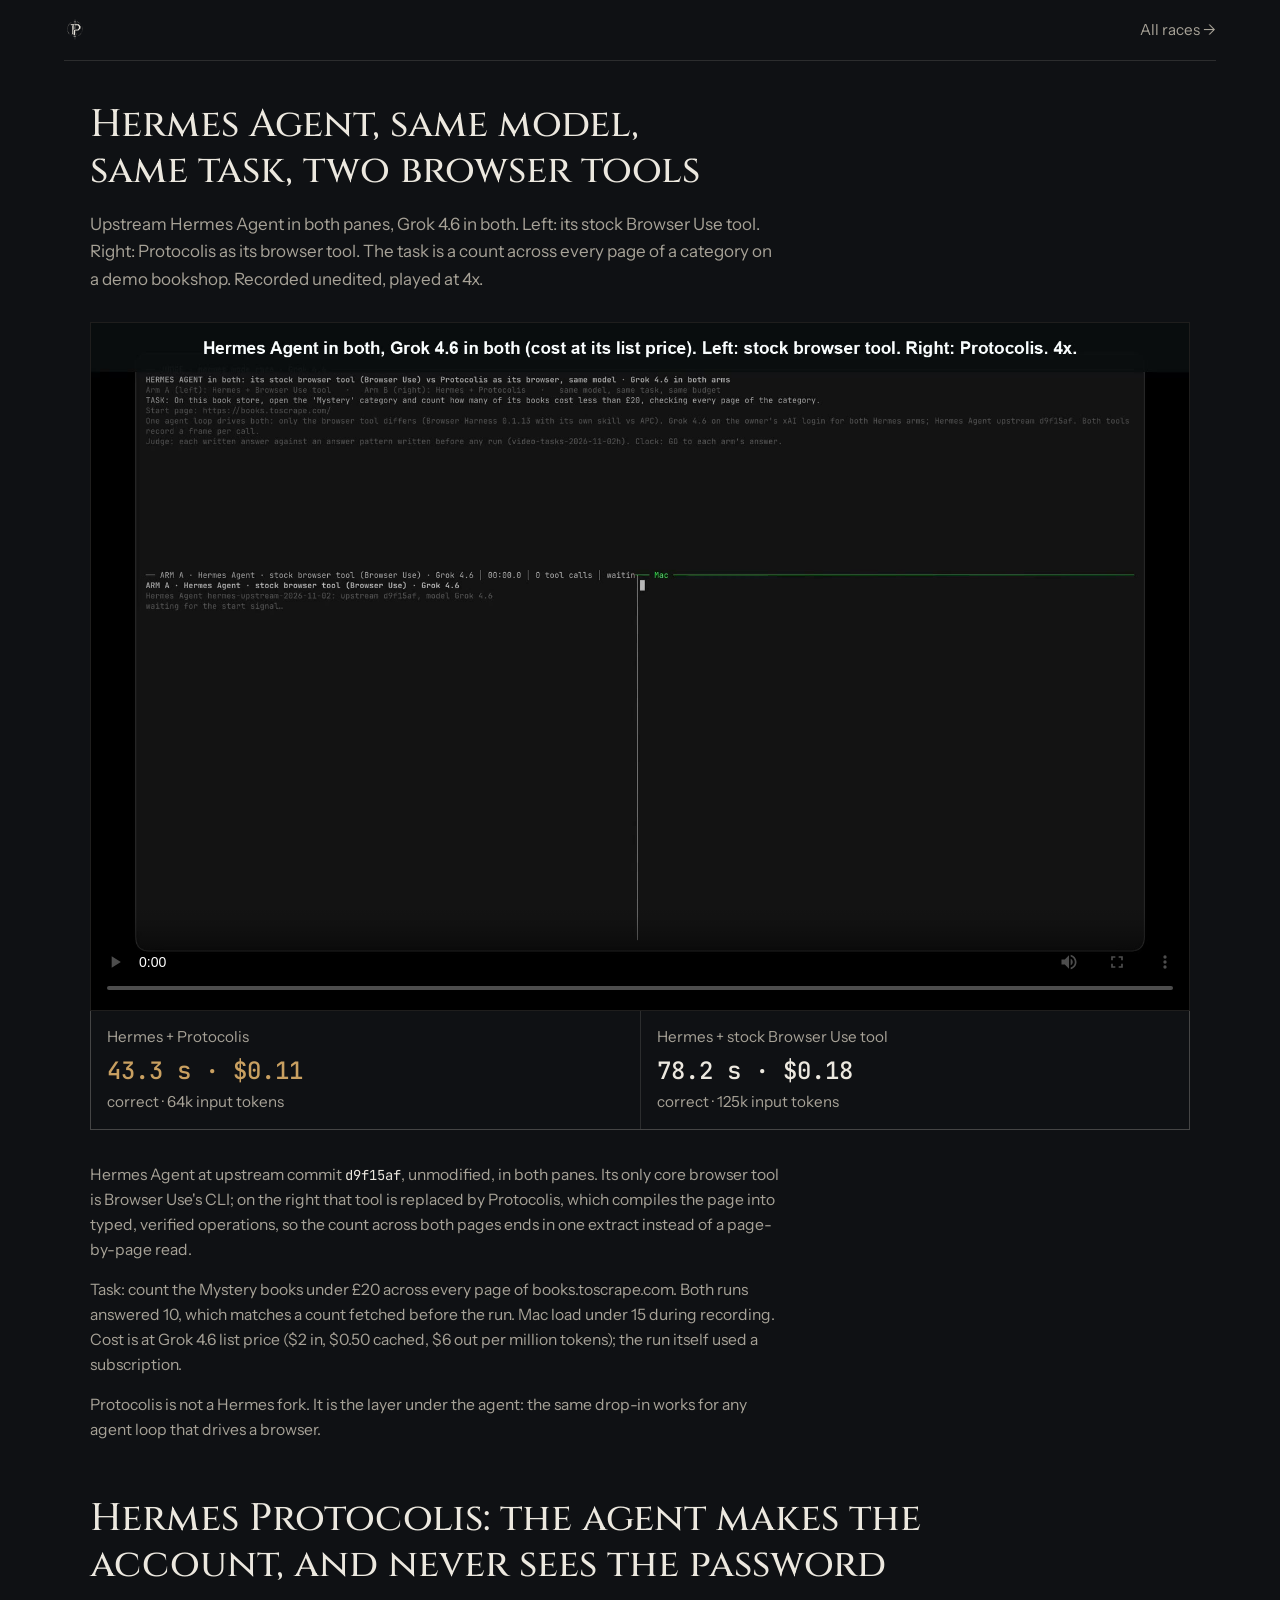
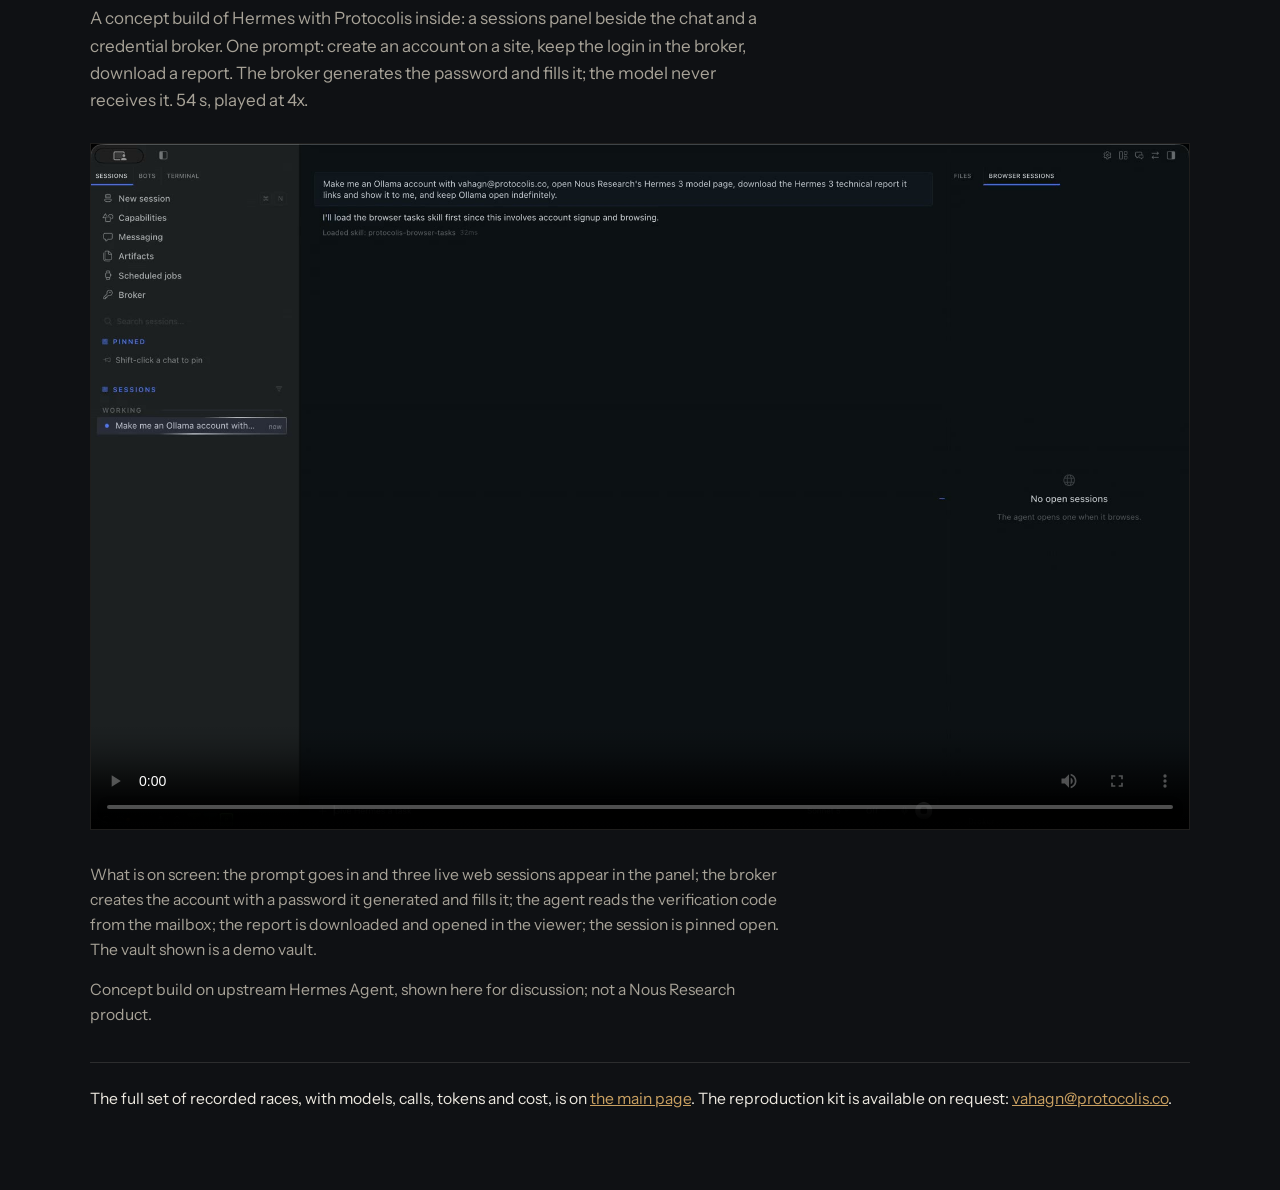
==== hermes/index.html @ ec73dc3d "site: hermes/index.html (Hermes broker clip)" ====
<!doctype html>
<html lang="en">
<head>
<meta charset="utf-8">
<meta name="viewport" content="width=device-width, initial-scale=1, viewport-fit=cover">
<title>Hermes Agent with Protocolis</title>
<meta name="description" content="Hermes Agent running the same task with Protocolis as its browser tool and with its stock Browser Use tool. Same model, same task, recorded unedited.">
<link rel="icon" type="image/svg+xml" href="../glyph.svg">
<link rel="preconnect" href="https://fonts.googleapis.com">
<link rel="stylesheet" href="https://fonts.googleapis.com/css2?family=Cinzel:wght@500;600;700&family=Instrument+Sans:wght@400;500;600&family=JetBrains+Mono:wght@400;500&display=swap">
<style>
:root{--bg:#0f1114;--fg:#ece8df;--fg-2:#a7a297;--dim:#6d6a63;--rule:rgba(236,232,223,.13);--accent:#c9a061;--gut:clamp(16px,5vw,96px);
  --font-display:"Cinzel",Georgia,serif;--font-body:"Instrument Sans","Helvetica Neue",Arial,sans-serif;--font-mono:"JetBrains Mono",ui-monospace,Menlo,monospace;color-scheme:dark}
*{box-sizing:border-box}
html{background:var(--bg)}
body{margin:0;background:var(--bg);color:var(--fg);font-family:var(--font-body);font-size:17px;line-height:1.6;padding:0 var(--gut) 4rem}
a{color:inherit}
.top{display:flex;align-items:center;justify-content:space-between;gap:1.5rem;flex-wrap:wrap;padding-block:1.1rem;border-bottom:1px solid var(--rule)}
.brand{display:flex;align-items:center;gap:.5rem;text-decoration:none;font-family:var(--font-display);font-size:1.05rem;letter-spacing:.06em}
.brand img{height:22px}
.top a.back{color:var(--fg-2);text-decoration:none;font-size:.95rem}
.top a.back:hover{color:var(--fg)}
main{max-width:1100px;margin:0 auto}
h1{font-family:var(--font-display);font-weight:500;font-size:clamp(1.6rem,3.2vw,2.4rem);line-height:1.2;margin:2.6rem 0 1rem;text-wrap:balance}
.lede{color:var(--fg-2);max-width:62ch;margin-bottom:1.8rem}
.frame{position:relative;border:1px solid var(--rule);background:#000}
video{display:block;width:100%;height:auto}
.res{display:grid;grid-template-columns:1fr 1fr;gap:1px;background:var(--rule);border:1px solid var(--rule);border-top:0}
.res div{background:var(--bg);padding:.9rem 1rem;font-size:.95rem;color:var(--fg-2)}
.res b{display:block;font-family:var(--font-mono);font-weight:500;font-size:1.5rem;color:var(--fg);margin-top:.15rem}
.res .win b{color:var(--accent)}
.notes{margin-top:2rem;max-width:70ch;color:var(--fg-2);font-size:.98rem}
.notes p{margin:0 0 .9rem}
.notes code{font-family:var(--font-mono);font-size:.88em;color:var(--fg)}
.cta{margin-top:2.2rem;padding-top:1.4rem;border-top:1px solid var(--rule);font-size:.98rem}
.cta a{color:var(--accent)}
</style>
</head>
<body>
<header class="top">
  <a class="brand" href="../"><img src="../logo.svg" alt="Protocolis"></a>
  <a class="back" href="../">All races →</a>
</header>
<main>
  <h1>Hermes Agent, same model, same task, two browser tools</h1>
  <p class="lede">Upstream Hermes Agent in both panes, Grok 4.6 in both. Left: its stock Browser Use tool. Right: Protocolis as its browser tool. The task is a count across every page of a category on a demo bookshop. Recorded unedited, played at 4x.</p>
  <div class="frame"><video controls playsinline preload="metadata" src="../media/hermes-vs-stock.mp4" poster="../media/hermes-vs-stock.jpg"></video></div>
  <div class="res">
    <div class="win">Hermes + Protocolis<b>43.3 s · $0.11</b>correct · 64k input tokens</div>
    <div>Hermes + stock Browser Use tool<b>78.2 s · $0.18</b>correct · 125k input tokens</div>
  </div>
  <div class="notes">
    <p>Hermes Agent at upstream commit <code>d9f15af</code>, unmodified, in both panes. Its only core browser tool is Browser Use's CLI; on the right that tool is replaced by Protocolis, which compiles the page into typed, verified operations, so the count across both pages ends in one extract instead of a page-by-page read.</p>
    <p>Task: count the Mystery books under £20 across every page of books.toscrape.com. Both runs answered 10, which matches a count fetched before the run. Mac load under 15 during recording. Cost is at Grok 4.6 list price ($2 in, $0.50 cached, $6 out per million tokens); the run itself used a subscription.</p>
    <p>Protocolis is not a Hermes fork. It is the layer under the agent: the same drop-in works for any agent loop that drives a browser.</p>
  </div>

  <h1 style="margin-top:3.4rem">Hermes Protocolis: the agent makes the account, and never sees the password</h1>
  <p class="lede">A concept build of Hermes with Protocolis inside: a sessions panel beside the chat and a credential broker. One prompt: create an account on a site, keep the login in the broker, download a report. The broker generates the password and fills it; the model never receives it. 54 s, played at 4x.</p>
  <div class="frame"><video controls playsinline preload="metadata" src="../media/hermes-broker.mp4" poster="../media/hermes-broker.jpg"></video></div>
  <div class="notes">
    <p>What is on screen: the prompt goes in and three live web sessions appear in the panel; the broker creates the account with a password it generated and fills it; the agent reads the verification code from the mailbox; the report is downloaded and opened in the viewer; the session is pinned open. The vault shown is a demo vault.</p>
    <p>Concept build on upstream Hermes Agent, shown here for discussion; not a Nous Research product.</p>
  </div>
  <p class="cta">The full set of recorded races, with models, calls, tokens and cost, is on <a href="../?ref=hermes-page">the main page</a>. The reproduction kit is available on request: <a href="mailto:vahagn@protocolis.co">vahagn@protocolis.co</a>.</p>
</main>
</body>
</html>
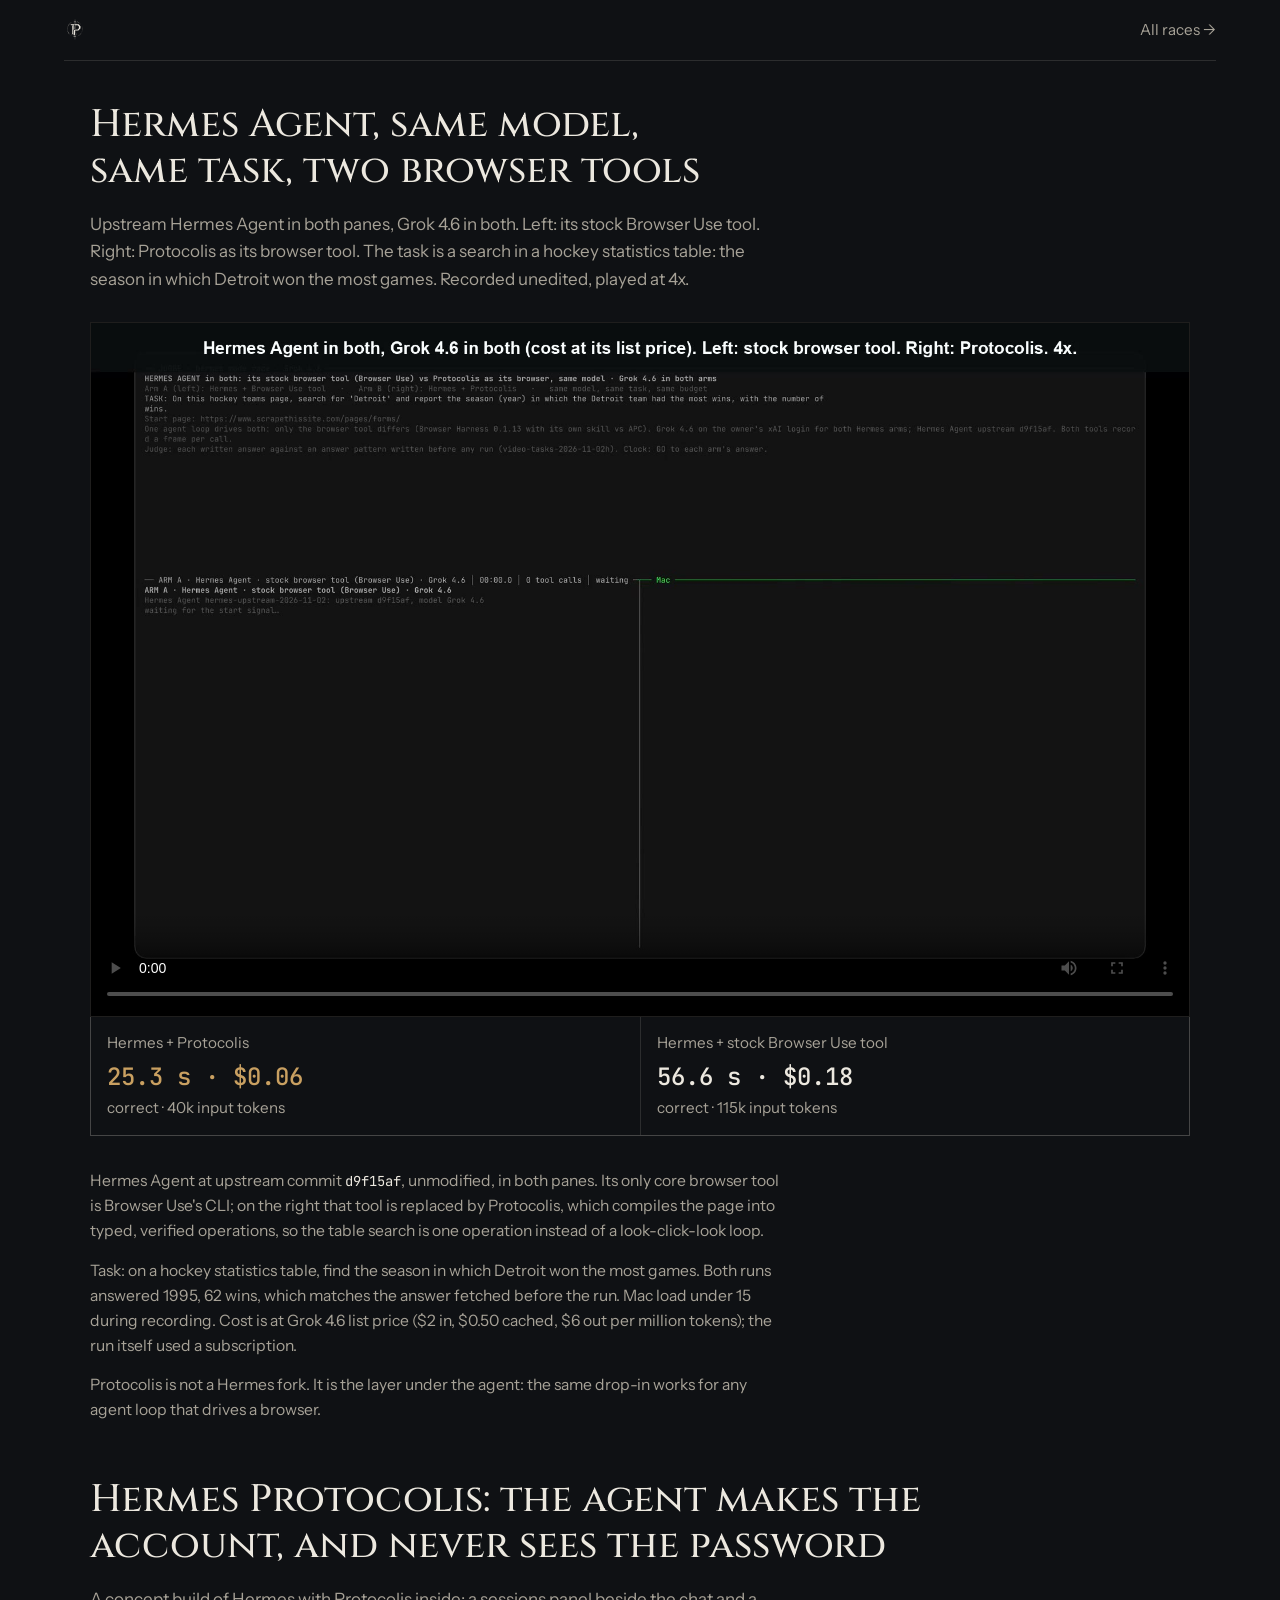
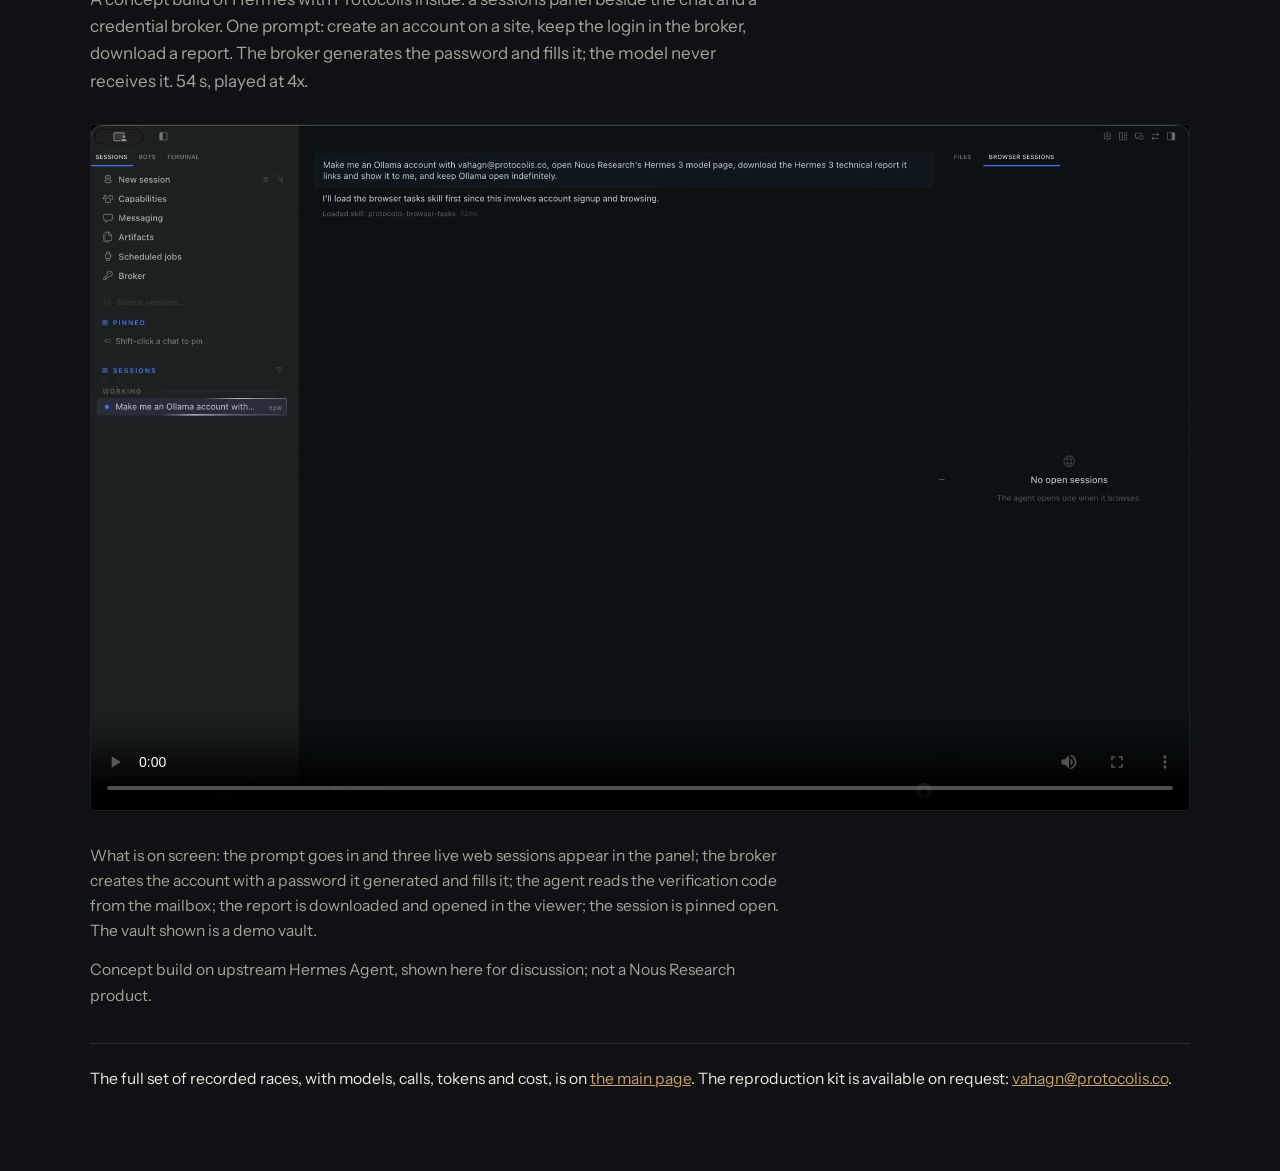
==== commit 77656c3a: "site: hermes/index.html (Hermes hockey take)" ====
--- a/hermes/index.html
+++ b/hermes/index.html
@@ -43,15 +43,15 @@
 </header>
 <main>
   <h1>Hermes Agent, same model, same task, two browser tools</h1>
-  <p class="lede">Upstream Hermes Agent in both panes, Grok 4.6 in both. Left: its stock Browser Use tool. Right: Protocolis as its browser tool. The task is a count across every page of a category on a demo bookshop. Recorded unedited, played at 4x.</p>
+  <p class="lede">Upstream Hermes Agent in both panes, Grok 4.6 in both. Left: its stock Browser Use tool. Right: Protocolis as its browser tool. The task is a search in a hockey statistics table: the season in which Detroit won the most games. Recorded unedited, played at 4x.</p>
   <div class="frame"><video controls playsinline preload="metadata" src="../media/hermes-vs-stock.mp4" poster="../media/hermes-vs-stock.jpg"></video></div>
   <div class="res">
-    <div class="win">Hermes + Protocolis<b>43.3 s · $0.11</b>correct · 64k input tokens</div>
-    <div>Hermes + stock Browser Use tool<b>78.2 s · $0.18</b>correct · 125k input tokens</div>
+    <div class="win">Hermes + Protocolis<b>25.3 s · $0.06</b>correct · 40k input tokens</div>
+    <div>Hermes + stock Browser Use tool<b>56.6 s · $0.18</b>correct · 115k input tokens</div>
   </div>
   <div class="notes">
-    <p>Hermes Agent at upstream commit <code>d9f15af</code>, unmodified, in both panes. Its only core browser tool is Browser Use's CLI; on the right that tool is replaced by Protocolis, which compiles the page into typed, verified operations, so the count across both pages ends in one extract instead of a page-by-page read.</p>
-    <p>Task: count the Mystery books under £20 across every page of books.toscrape.com. Both runs answered 10, which matches a count fetched before the run. Mac load under 15 during recording. Cost is at Grok 4.6 list price ($2 in, $0.50 cached, $6 out per million tokens); the run itself used a subscription.</p>
+    <p>Hermes Agent at upstream commit <code>d9f15af</code>, unmodified, in both panes. Its only core browser tool is Browser Use's CLI; on the right that tool is replaced by Protocolis, which compiles the page into typed, verified operations, so the table search is one operation instead of a look-click-look loop.</p>
+    <p>Task: on a hockey statistics table, find the season in which Detroit won the most games. Both runs answered 1995, 62 wins, which matches the answer fetched before the run. Mac load under 15 during recording. Cost is at Grok 4.6 list price ($2 in, $0.50 cached, $6 out per million tokens); the run itself used a subscription.</p>
     <p>Protocolis is not a Hermes fork. It is the layer under the agent: the same drop-in works for any agent loop that drives a browser.</p>
   </div>
 
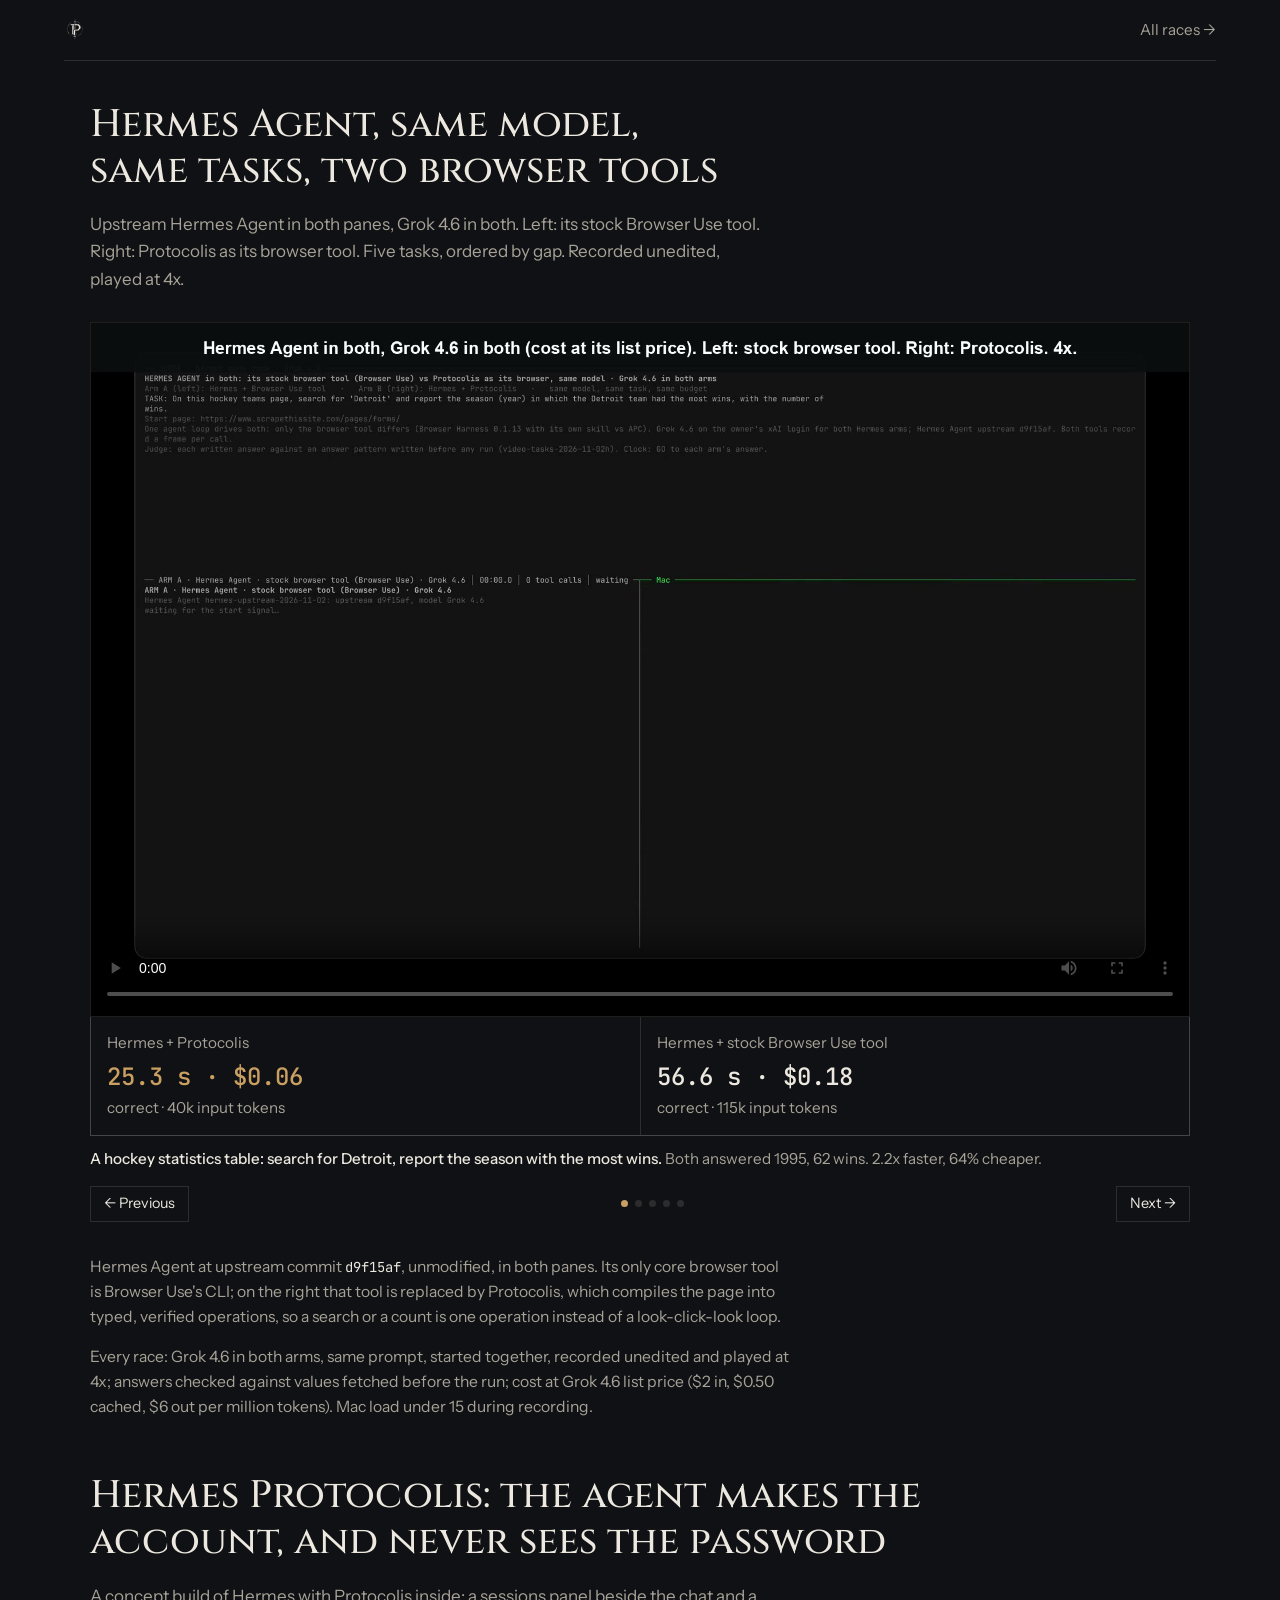
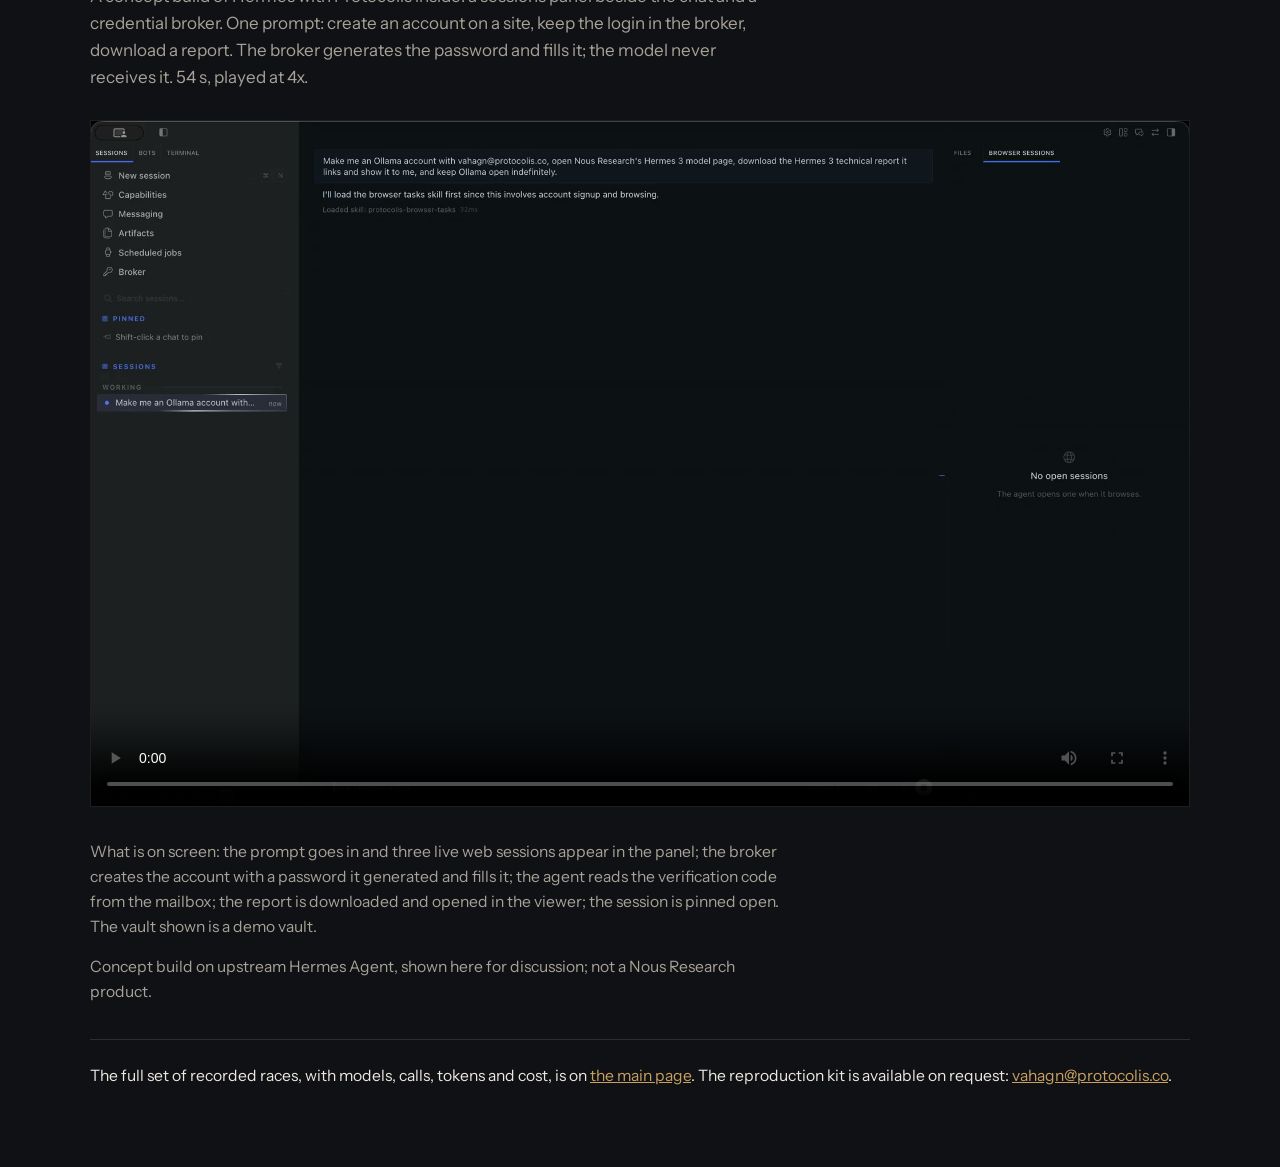
==== commit 5b79f517: "site: hermes/index.html (Hermes carousel)" ====
--- a/hermes/index.html
+++ b/hermes/index.html
@@ -34,6 +34,19 @@
 .notes code{font-family:var(--font-mono);font-size:.88em;color:var(--fg)}
 .cta{margin-top:2.2rem;padding-top:1.4rem;border-top:1px solid var(--rule);font-size:.98rem}
 .cta a{color:var(--accent)}
+
+.car{position:relative;margin-top:1.8rem}
+.strip{display:flex;gap:1rem;overflow-x:auto;scroll-snap-type:x mandatory;scrollbar-width:none;-webkit-overflow-scrolling:touch}
+.strip::-webkit-scrollbar{display:none}
+.slide{flex:0 0 100%;scroll-snap-align:start;margin:0}
+.slide .cap{margin-top:.7rem;color:var(--fg-2);font-size:.95rem}
+.slide .cap b{color:var(--fg);font-weight:500}
+.nav{display:flex;justify-content:space-between;align-items:center;margin-top:.9rem;font-size:.9rem;color:var(--dim)}
+.nav button{background:none;border:1px solid var(--rule);color:var(--fg);font:inherit;padding:.35rem .8rem;cursor:pointer}
+.nav button:hover{border-color:var(--accent);color:var(--accent)}
+.dots{display:flex;gap:.45rem}
+.dots i{width:7px;height:7px;border-radius:50%;background:var(--rule);display:block}
+.dots i.on{background:var(--accent)}
 </style>
 </head>
 <body>
@@ -42,19 +55,48 @@
   <a class="back" href="../">All races →</a>
 </header>
 <main>
-  <h1>Hermes Agent, same model, same task, two browser tools</h1>
-  <p class="lede">Upstream Hermes Agent in both panes, Grok 4.6 in both. Left: its stock Browser Use tool. Right: Protocolis as its browser tool. The task is a search in a hockey statistics table: the season in which Detroit won the most games. Recorded unedited, played at 4x.</p>
-  <div class="frame"><video controls playsinline preload="metadata" src="../media/hermes-vs-stock.mp4" poster="../media/hermes-vs-stock.jpg"></video></div>
-  <div class="res">
-    <div class="win">Hermes + Protocolis<b>25.3 s · $0.06</b>correct · 40k input tokens</div>
-    <div>Hermes + stock Browser Use tool<b>56.6 s · $0.18</b>correct · 115k input tokens</div>
+  <h1>Hermes Agent, same model, same tasks, two browser tools</h1>
+  <p class="lede">Upstream Hermes Agent in both panes, Grok 4.6 in both. Left: its stock Browser Use tool. Right: Protocolis as its browser tool. Five tasks, ordered by gap. Recorded unedited, played at 4x.</p>
+<div class="car"><div class="strip" id="strip">
+  <figure class="slide">
+    <div class="frame"><video controls playsinline preload="metadata" src="../media/hermes-vs-stock.mp4" poster="../media/hermes-vs-stock.jpg"></video></div>
+    <div class="res"><div class="win">Hermes + Protocolis<b>25.3 s · $0.06</b>correct · 40k input tokens</div><div>Hermes + stock Browser Use tool<b>56.6 s · $0.18</b>correct · 115k input tokens</div></div>
+    <figcaption class="cap"><b>A hockey statistics table: search for Detroit, report the season with the most wins.</b> Both answered 1995, 62 wins. 2.2x faster, 64% cheaper.</figcaption>
+  </figure>
+  <figure class="slide">
+    <div class="frame"><video controls playsinline preload="metadata" src="../media/hermes-mystery.mp4" poster="../media/hermes-mystery.jpg"></video></div>
+    <div class="res"><div class="win">Hermes + Protocolis<b>43.3 s · $0.11</b>correct · 64k input tokens</div><div>Hermes + stock Browser Use tool<b>78.2 s · $0.18</b>correct · 125k input tokens</div></div>
+    <figcaption class="cap"><b>Books to Scrape: count the Mystery books under £20 across every page.</b> Both answered 10. 1.8x faster, 40% cheaper.</figcaption>
+  </figure>
+  <figure class="slide">
+    <div class="frame"><video controls playsinline preload="metadata" src="../media/hermes-mystery-page2.mp4" poster="../media/hermes-mystery-page2.jpg"></video></div>
+    <div class="res"><div class="win">Hermes + Protocolis<b>38.4 s · $0.10</b>correct</div><div>Hermes + stock Browser Use tool<b>66.6 s · $0.16</b>correct</div></div>
+    <figcaption class="cap"><b>Books to Scrape: the first book on page 2 of Mystery.</b> Both answers correct. 1.7x faster, 38% cheaper.</figcaption>
+  </figure>
+  <figure class="slide">
+    <div class="frame"><video controls playsinline preload="metadata" src="../media/hermes-sequential-art.mp4" poster="../media/hermes-sequential-art.jpg"></video></div>
+    <div class="res"><div class="win">Hermes + Protocolis<b>41.4 s · $0.21</b>correct</div><div>Hermes + stock Browser Use tool<b>52.6 s · $0.22</b>correct</div></div>
+    <figcaption class="cap"><b>Books to Scrape: the cheapest Sequential Art book.</b> Both answered Patience, £10.16. 1.3x faster.</figcaption>
+  </figure>
+  <figure class="slide">
+    <div class="frame"><video controls playsinline preload="metadata" src="../media/hermes-quotes-inspirational.mp4" poster="../media/hermes-quotes-inspirational.jpg"></video></div>
+    <div class="res"><div class="win">Hermes + Protocolis<b>38.7 s · $0.12</b>correct</div><div>Hermes + stock Browser Use tool<b>47.6 s · $0.17</b>correct</div></div>
+    <figcaption class="cap"><b>A quotes site: count the quotes tagged inspirational.</b> Both answers correct. 1.2x faster, 29% cheaper.</figcaption>
+  </figure>
+</div>
+<div class="nav"><button type="button" data-go="-1">← Previous</button><div class="dots" id="dots"></div><button type="button" data-go="1">Next →</button></div></div>
+<script>
+(function(){var st=document.getElementById('strip'),sl=st.children,d=document.getElementById('dots'),i=0;
+for(var k=0;k<sl.length;k++){var e=document.createElement('i');if(!k)e.className='on';d.appendChild(e)}
+function go(n){i=Math.max(0,Math.min(sl.length-1,i+n));sl[i].scrollIntoView({behavior:'smooth',inline:'start',block:'nearest'});for(var k=0;k<sl.length;k++){var v=sl[k].querySelector('video');if(k!==i&&!v.paused)v.pause();d.children[k].className=k===i?'on':''}}
+document.querySelectorAll('[data-go]').forEach(function(b){b.addEventListener('click',function(){go(+b.dataset.go)})});
+st.addEventListener('scroll',function(){var n=Math.round(st.scrollLeft/st.clientWidth);if(n!==i){i=n;for(var k=0;k<sl.length;k++)d.children[k].className=k===i?'on':''}},{passive:true});
+})();
+</script>
+  <div class="notes">
+    <p>Hermes Agent at upstream commit <code>d9f15af</code>, unmodified, in both panes. Its only core browser tool is Browser Use's CLI; on the right that tool is replaced by Protocolis, which compiles the page into typed, verified operations, so a search or a count is one operation instead of a look-click-look loop.</p>
+    <p>Every race: Grok 4.6 in both arms, same prompt, started together, recorded unedited and played at 4x; answers checked against values fetched before the run; cost at Grok 4.6 list price ($2 in, $0.50 cached, $6 out per million tokens). Mac load under 15 during recording.</p>
   </div>
-  <div class="notes">
-    <p>Hermes Agent at upstream commit <code>d9f15af</code>, unmodified, in both panes. Its only core browser tool is Browser Use's CLI; on the right that tool is replaced by Protocolis, which compiles the page into typed, verified operations, so the table search is one operation instead of a look-click-look loop.</p>
-    <p>Task: on a hockey statistics table, find the season in which Detroit won the most games. Both runs answered 1995, 62 wins, which matches the answer fetched before the run. Mac load under 15 during recording. Cost is at Grok 4.6 list price ($2 in, $0.50 cached, $6 out per million tokens); the run itself used a subscription.</p>
-    <p>Protocolis is not a Hermes fork. It is the layer under the agent: the same drop-in works for any agent loop that drives a browser.</p>
-  </div>
-
   <h1 style="margin-top:3.4rem">Hermes Protocolis: the agent makes the account, and never sees the password</h1>
   <p class="lede">A concept build of Hermes with Protocolis inside: a sessions panel beside the chat and a credential broker. One prompt: create an account on a site, keep the login in the broker, download a report. The broker generates the password and fills it; the model never receives it. 54 s, played at 4x.</p>
   <div class="frame"><video controls playsinline preload="metadata" src="../media/hermes-broker.mp4" poster="../media/hermes-broker.jpg"></video></div>
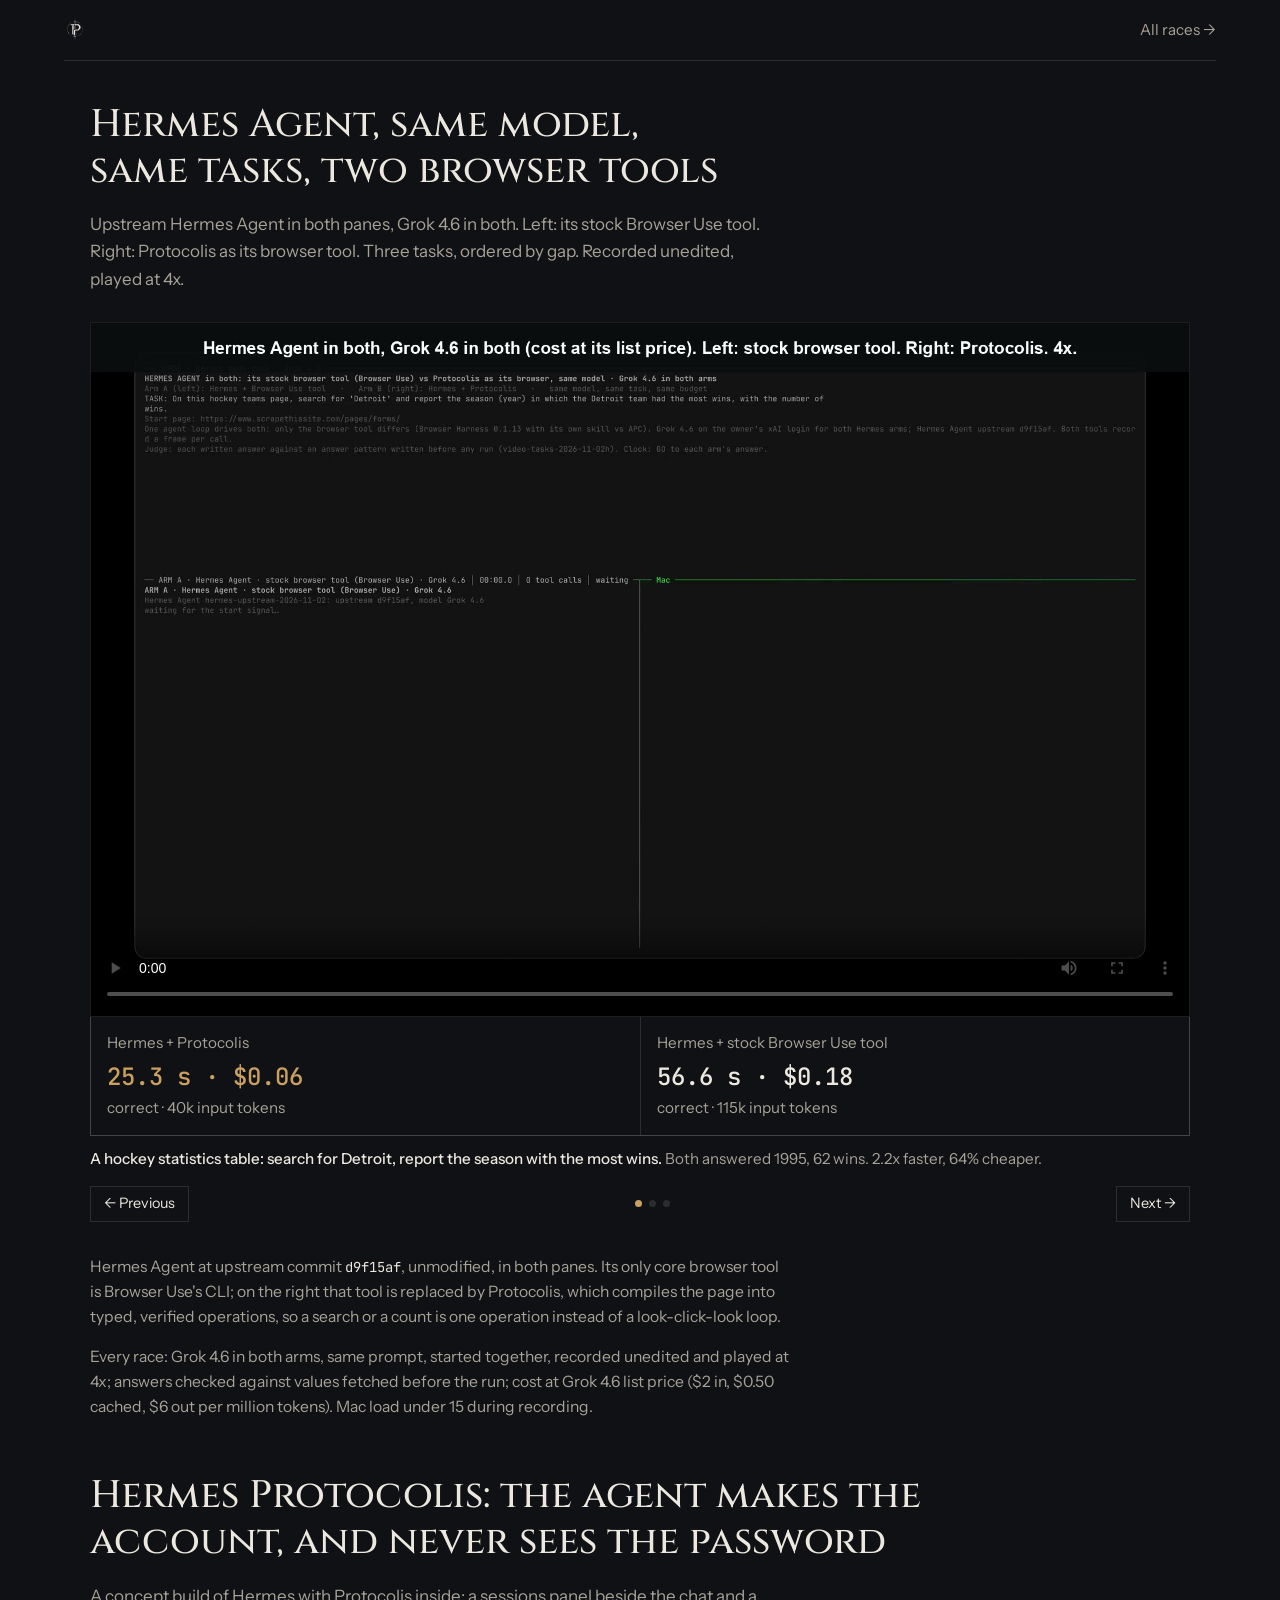
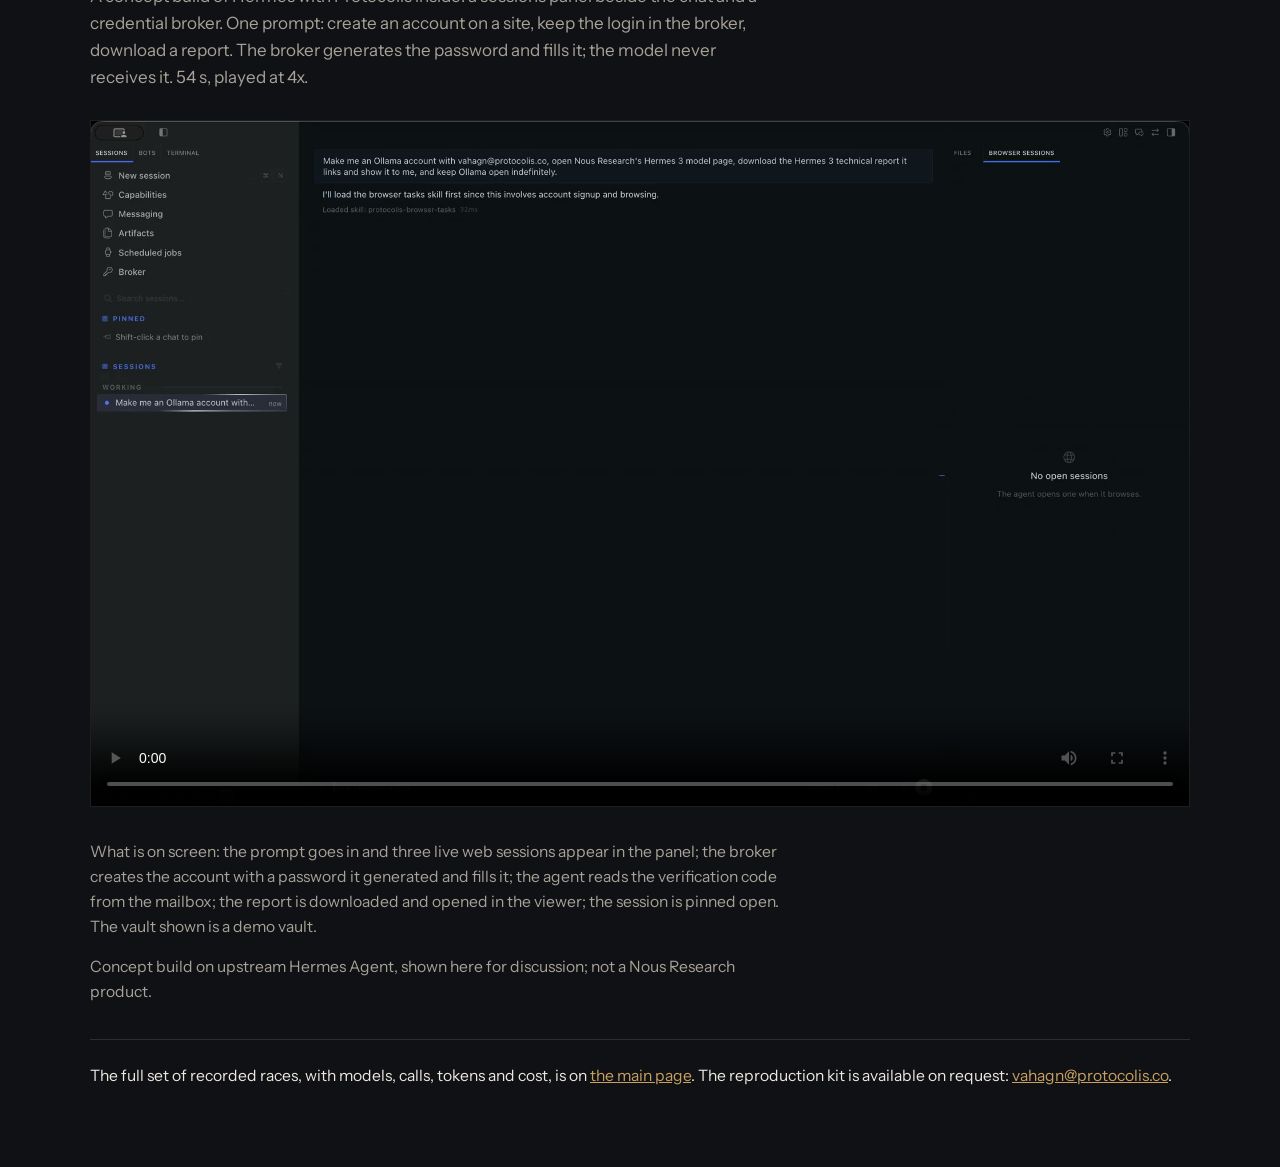
==== commit 74072e1c: "Hermes page: keep the three biggest gaps" ====
--- a/hermes/index.html
+++ b/hermes/index.html
@@ -56,7 +56,7 @@
 </header>
 <main>
   <h1>Hermes Agent, same model, same tasks, two browser tools</h1>
-  <p class="lede">Upstream Hermes Agent in both panes, Grok 4.6 in both. Left: its stock Browser Use tool. Right: Protocolis as its browser tool. Five tasks, ordered by gap. Recorded unedited, played at 4x.</p>
+  <p class="lede">Upstream Hermes Agent in both panes, Grok 4.6 in both. Left: its stock Browser Use tool. Right: Protocolis as its browser tool. Three tasks, ordered by gap. Recorded unedited, played at 4x.</p>
 <div class="car"><div class="strip" id="strip">
   <figure class="slide">
     <div class="frame"><video controls playsinline preload="metadata" src="../media/hermes-vs-stock.mp4" poster="../media/hermes-vs-stock.jpg"></video></div>
@@ -73,24 +73,14 @@
     <div class="res"><div class="win">Hermes + Protocolis<b>38.4 s · $0.10</b>correct</div><div>Hermes + stock Browser Use tool<b>66.6 s · $0.16</b>correct</div></div>
     <figcaption class="cap"><b>Books to Scrape: the first book on page 2 of Mystery.</b> Both answers correct. 1.7x faster, 38% cheaper.</figcaption>
   </figure>
-  <figure class="slide">
-    <div class="frame"><video controls playsinline preload="metadata" src="../media/hermes-sequential-art.mp4" poster="../media/hermes-sequential-art.jpg"></video></div>
-    <div class="res"><div class="win">Hermes + Protocolis<b>41.4 s · $0.21</b>correct</div><div>Hermes + stock Browser Use tool<b>52.6 s · $0.22</b>correct</div></div>
-    <figcaption class="cap"><b>Books to Scrape: the cheapest Sequential Art book.</b> Both answered Patience, £10.16. 1.3x faster.</figcaption>
-  </figure>
-  <figure class="slide">
-    <div class="frame"><video controls playsinline preload="metadata" src="../media/hermes-quotes-inspirational.mp4" poster="../media/hermes-quotes-inspirational.jpg"></video></div>
-    <div class="res"><div class="win">Hermes + Protocolis<b>38.7 s · $0.12</b>correct</div><div>Hermes + stock Browser Use tool<b>47.6 s · $0.17</b>correct</div></div>
-    <figcaption class="cap"><b>A quotes site: count the quotes tagged inspirational.</b> Both answers correct. 1.2x faster, 29% cheaper.</figcaption>
-  </figure>
 </div>
 <div class="nav"><button type="button" data-go="-1">← Previous</button><div class="dots" id="dots"></div><button type="button" data-go="1">Next →</button></div></div>
 <script>
 (function(){var st=document.getElementById('strip'),sl=st.children,d=document.getElementById('dots'),i=0;
 for(var k=0;k<sl.length;k++){var e=document.createElement('i');if(!k)e.className='on';d.appendChild(e)}
-function go(n){i=Math.max(0,Math.min(sl.length-1,i+n));sl[i].scrollIntoView({behavior:'smooth',inline:'start',block:'nearest'});for(var k=0;k<sl.length;k++){var v=sl[k].querySelector('video');if(k!==i&&!v.paused)v.pause();d.children[k].className=k===i?'on':''}}
+var lock=0;function go(n){i=Math.max(0,Math.min(sl.length-1,i+n));clearTimeout(lock);lock=setTimeout(function(){lock=0},700);sl[i].scrollIntoView({behavior:'smooth',inline:'start',block:'nearest'});for(var k=0;k<sl.length;k++){var v=sl[k].querySelector('video');if(k!==i&&!v.paused)v.pause();d.children[k].className=k===i?'on':''}}
 document.querySelectorAll('[data-go]').forEach(function(b){b.addEventListener('click',function(){go(+b.dataset.go)})});
-st.addEventListener('scroll',function(){var n=Math.round(st.scrollLeft/st.clientWidth);if(n!==i){i=n;for(var k=0;k<sl.length;k++)d.children[k].className=k===i?'on':''}},{passive:true});
+st.addEventListener('scroll',function(){if(lock)return;var n=Math.round(st.scrollLeft/st.clientWidth);if(n!==i){i=n;for(var k=0;k<sl.length;k++)d.children[k].className=k===i?'on':''}},{passive:true});
 })();
 </script>
   <div class="notes">
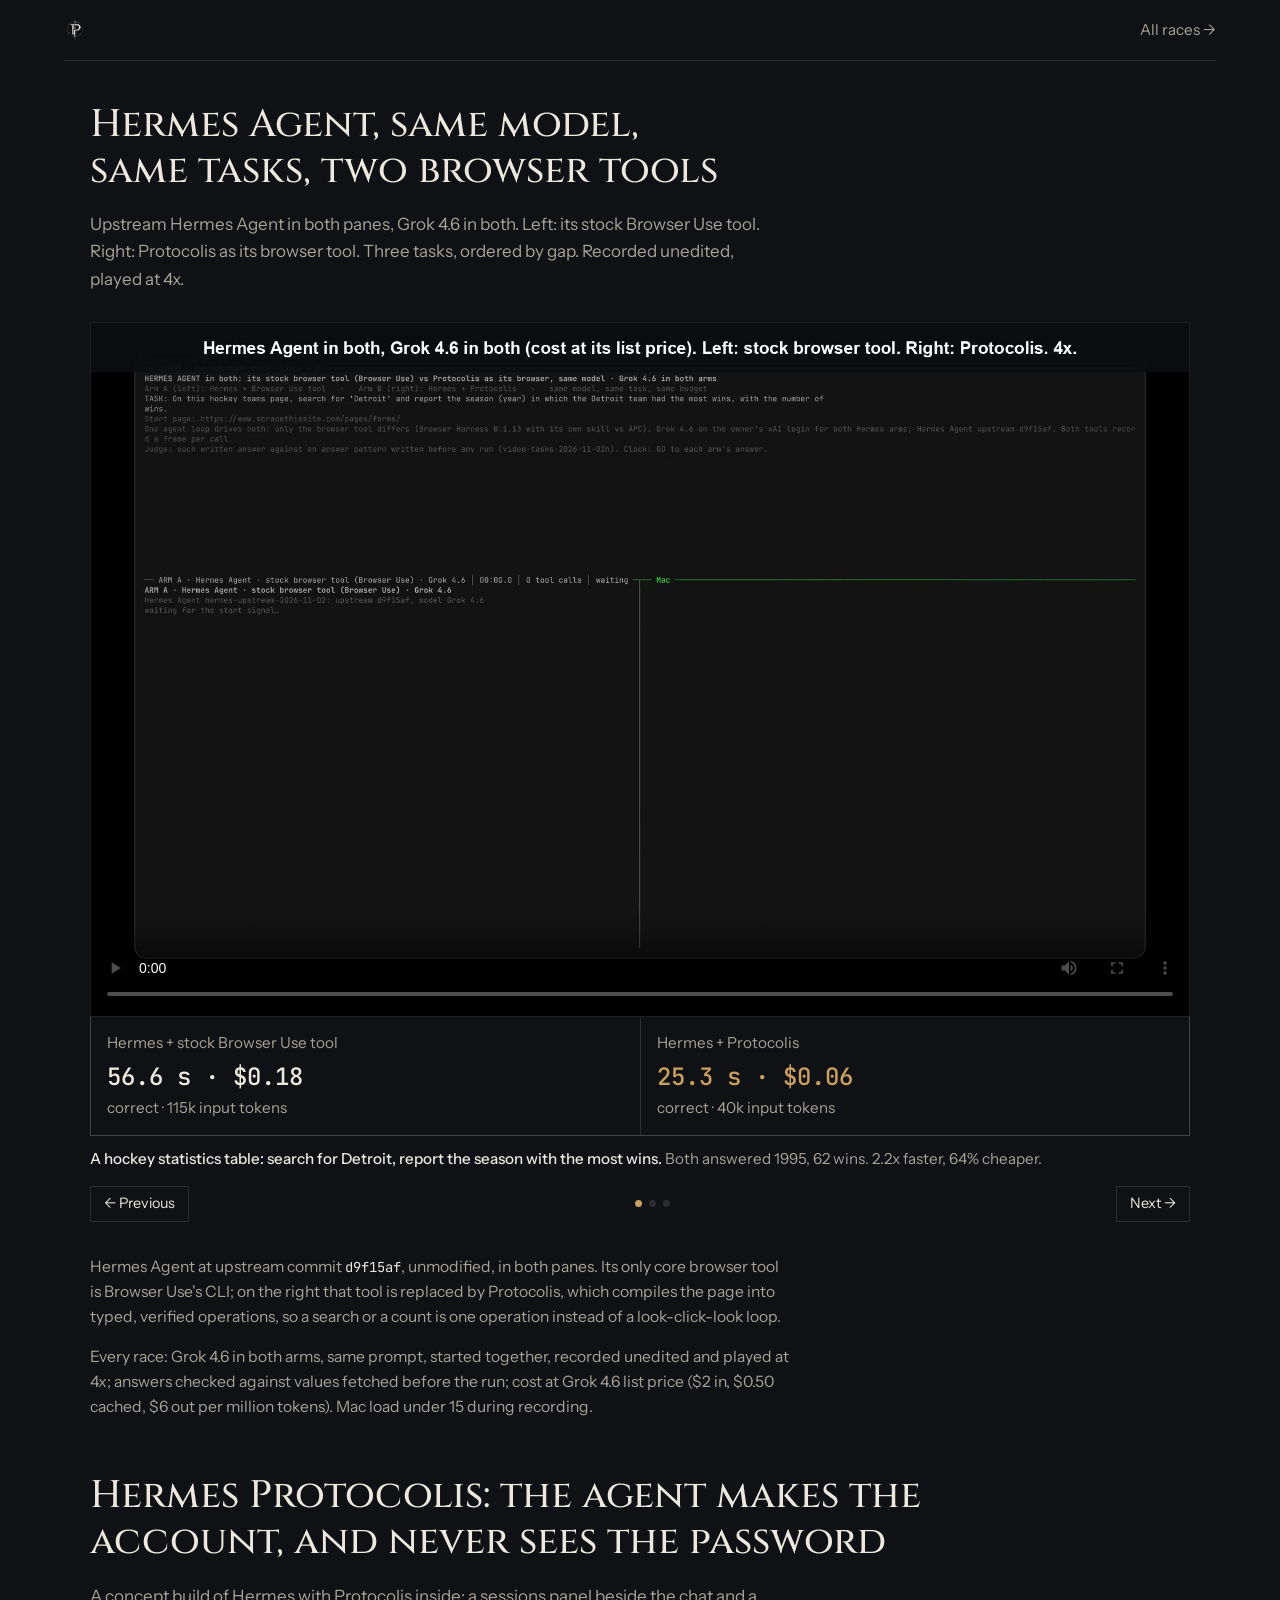
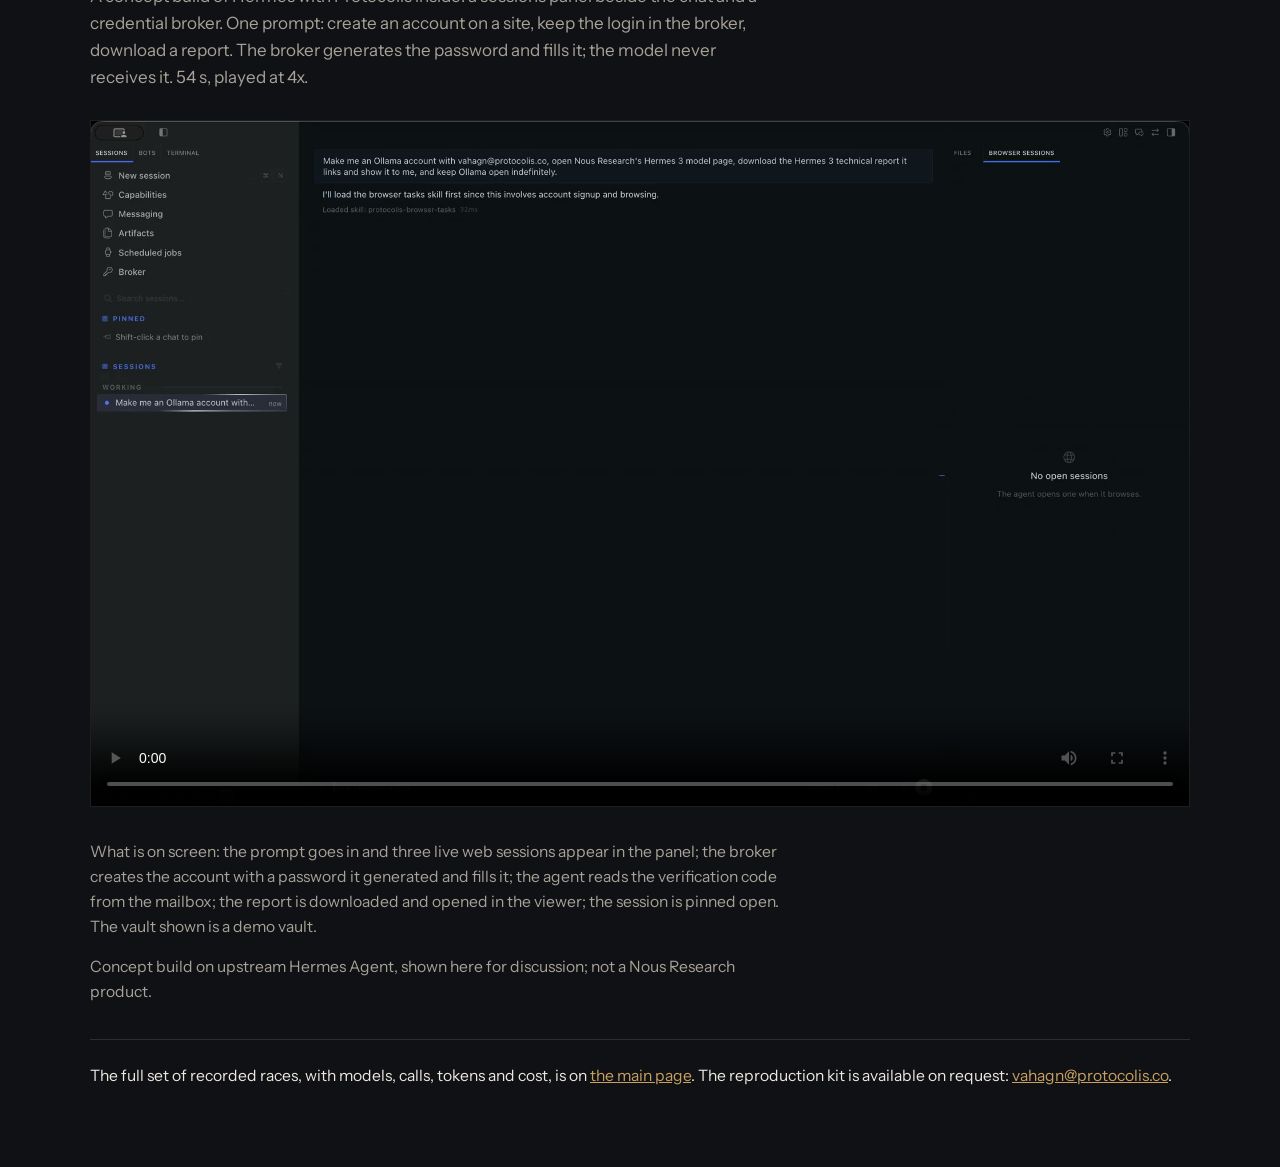
==== commit 76379949: "hermes: result rows match clip layout (stock left, Protocolis right) Co-Authored-By: Claude Opus 5.5" ====
--- a/hermes/index.html
+++ b/hermes/index.html
@@ -60,17 +60,17 @@
 <div class="car"><div class="strip" id="strip">
   <figure class="slide">
     <div class="frame"><video controls playsinline preload="metadata" src="../media/hermes-vs-stock.mp4" poster="../media/hermes-vs-stock.jpg"></video></div>
-    <div class="res"><div class="win">Hermes + Protocolis<b>25.3 s · $0.06</b>correct · 40k input tokens</div><div>Hermes + stock Browser Use tool<b>56.6 s · $0.18</b>correct · 115k input tokens</div></div>
+    <div class="res"><div>Hermes + stock Browser Use tool<b>56.6 s · $0.18</b>correct · 115k input tokens</div><div class="win">Hermes + Protocolis<b>25.3 s · $0.06</b>correct · 40k input tokens</div></div>
     <figcaption class="cap"><b>A hockey statistics table: search for Detroit, report the season with the most wins.</b> Both answered 1995, 62 wins. 2.2x faster, 64% cheaper.</figcaption>
   </figure>
   <figure class="slide">
     <div class="frame"><video controls playsinline preload="metadata" src="../media/hermes-mystery.mp4" poster="../media/hermes-mystery.jpg"></video></div>
-    <div class="res"><div class="win">Hermes + Protocolis<b>43.3 s · $0.11</b>correct · 64k input tokens</div><div>Hermes + stock Browser Use tool<b>78.2 s · $0.18</b>correct · 125k input tokens</div></div>
+    <div class="res"><div>Hermes + stock Browser Use tool<b>78.2 s · $0.18</b>correct · 125k input tokens</div><div class="win">Hermes + Protocolis<b>43.3 s · $0.11</b>correct · 64k input tokens</div></div>
     <figcaption class="cap"><b>Books to Scrape: count the Mystery books under £20 across every page.</b> Both answered 10. 1.8x faster, 40% cheaper.</figcaption>
   </figure>
   <figure class="slide">
     <div class="frame"><video controls playsinline preload="metadata" src="../media/hermes-mystery-page2.mp4" poster="../media/hermes-mystery-page2.jpg"></video></div>
-    <div class="res"><div class="win">Hermes + Protocolis<b>38.4 s · $0.10</b>correct</div><div>Hermes + stock Browser Use tool<b>66.6 s · $0.16</b>correct</div></div>
+    <div class="res"><div>Hermes + stock Browser Use tool<b>66.6 s · $0.16</b>correct</div><div class="win">Hermes + Protocolis<b>38.4 s · $0.10</b>correct</div></div>
     <figcaption class="cap"><b>Books to Scrape: the first book on page 2 of Mystery.</b> Both answers correct. 1.7x faster, 38% cheaper.</figcaption>
   </figure>
 </div>
@@ -96,5 +96,6 @@
   </div>
   <p class="cta">The full set of recorded races, with models, calls, tokens and cost, is on <a href="../?ref=hermes-page">the main page</a>. The reproduction kit is available on request: <a href="mailto:vahagn@protocolis.co">vahagn@protocolis.co</a>.</p>
 </main>
+<script data-goatcounter="https://protocolis.goatcounter.com/count" async src="//gc.zgo.at/count.js"></script>
 </body>
 </html>
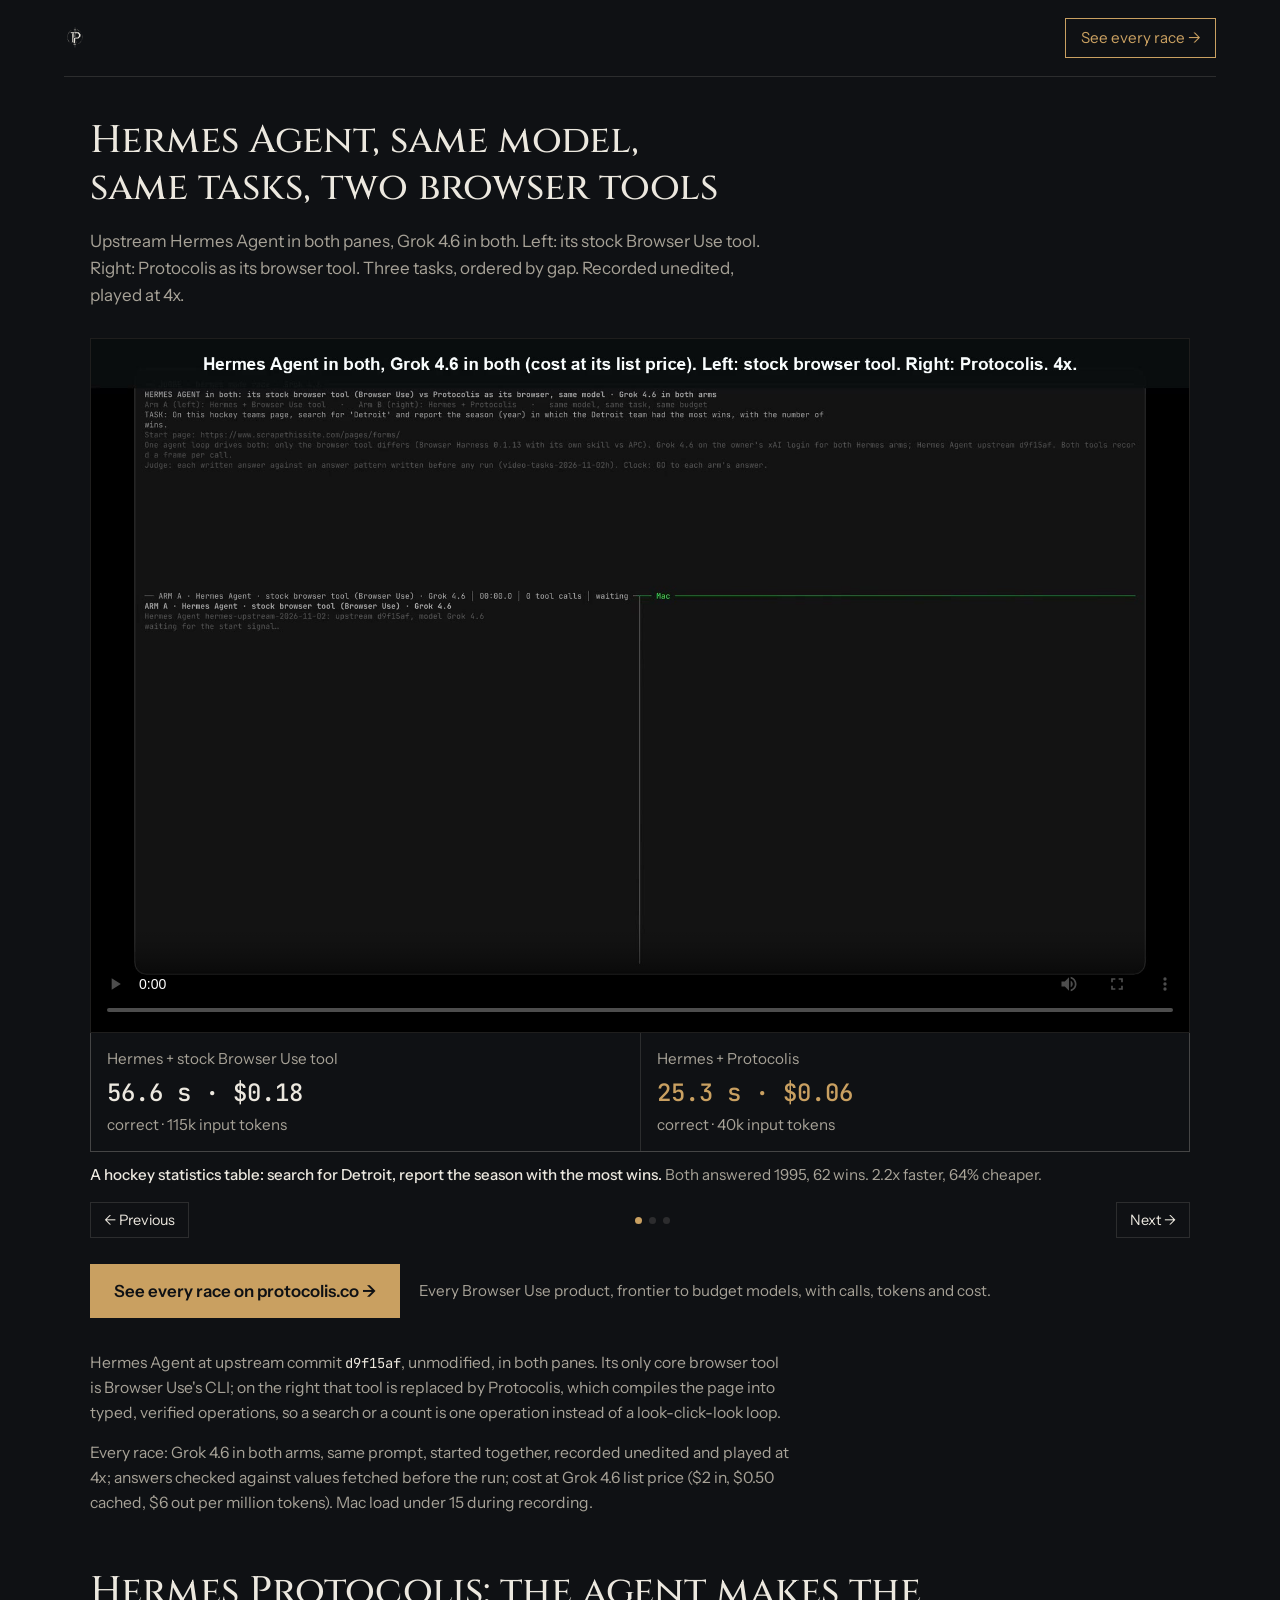
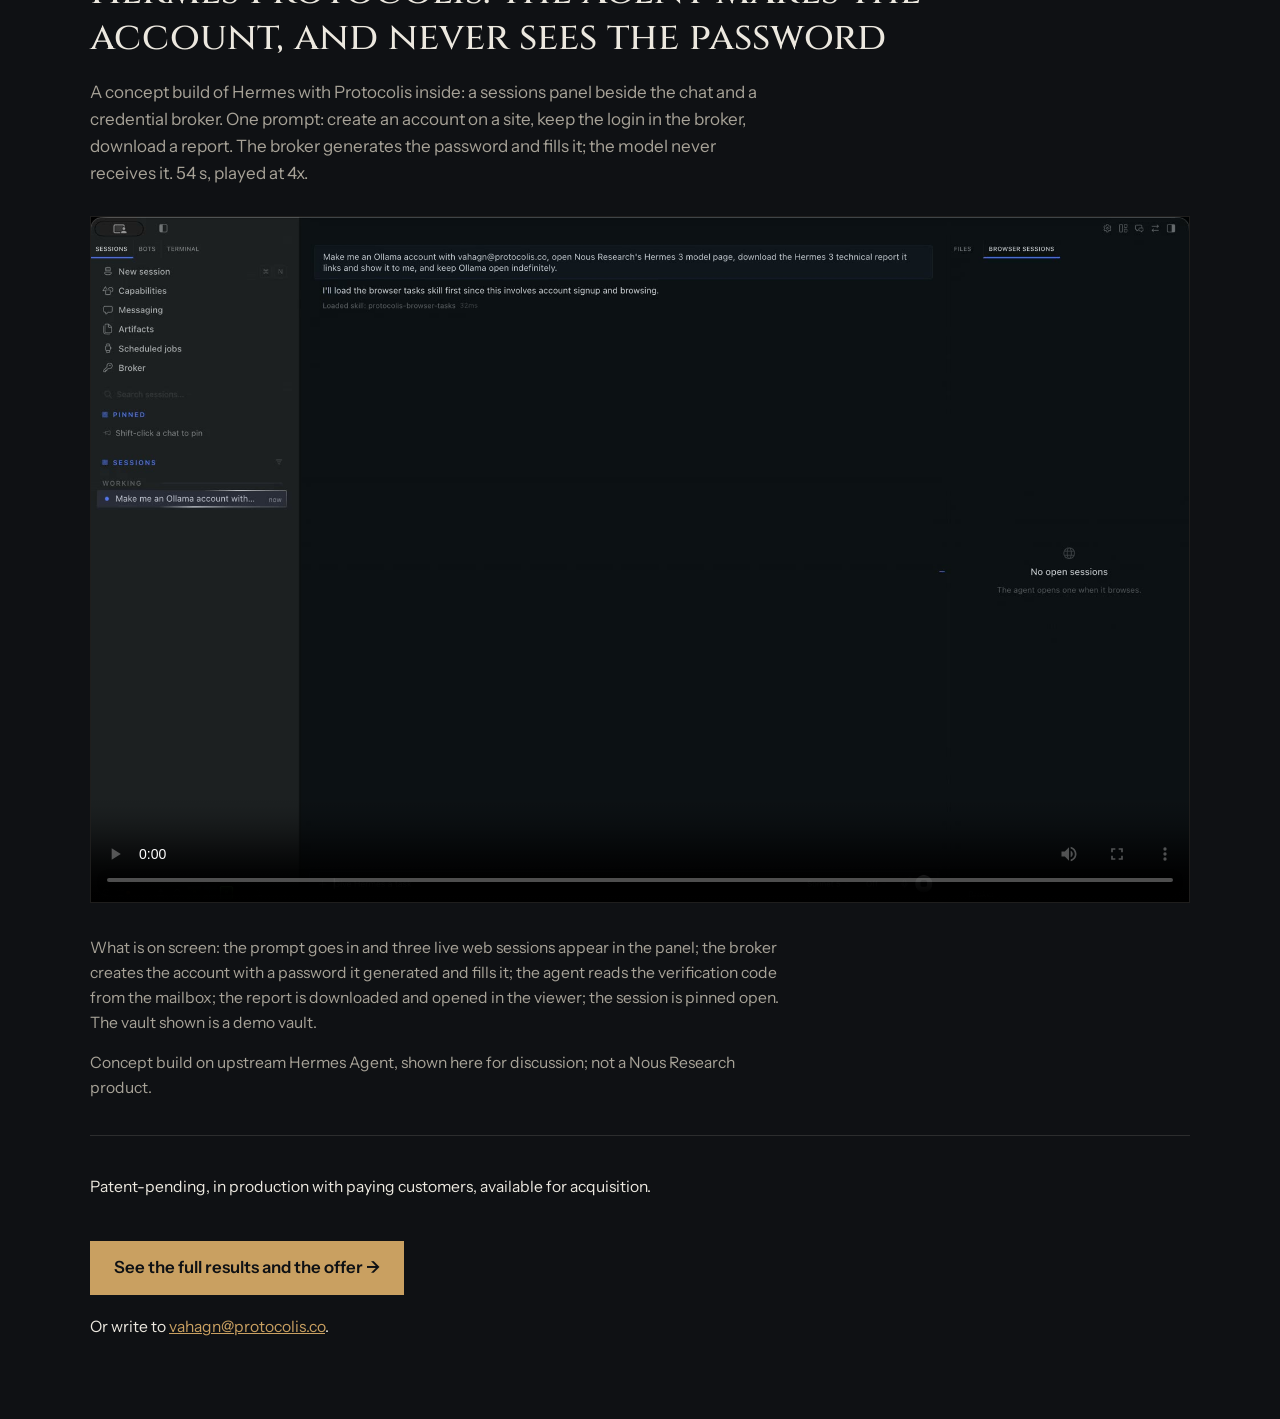
==== commit 3a1f85ee: "Hermes page: prominent buttons to the main site" ====
--- a/hermes/index.html
+++ b/hermes/index.html
@@ -18,8 +18,14 @@
 .top{display:flex;align-items:center;justify-content:space-between;gap:1.5rem;flex-wrap:wrap;padding-block:1.1rem;border-bottom:1px solid var(--rule)}
 .brand{display:flex;align-items:center;gap:.5rem;text-decoration:none;font-family:var(--font-display);font-size:1.05rem;letter-spacing:.06em}
 .brand img{height:22px}
-.top a.back{color:var(--fg-2);text-decoration:none;font-size:.95rem}
-.top a.back:hover{color:var(--fg)}
+.top a.back{color:var(--accent);text-decoration:none;font-size:.95rem;border:1px solid var(--accent);padding:.45rem .9rem}
+.top a.back:hover{background:var(--accent);color:var(--bg)}
+.go{display:inline-block;background:var(--accent);color:var(--bg);text-decoration:none;font-weight:600;font-size:1.05rem;padding:.85rem 1.5rem;margin-top:1.6rem}
+.go:hover{background:var(--fg)}
+.cta a.go{color:var(--bg)}
+.go-row{margin-top:1.6rem;display:flex;align-items:center;gap:1.2rem;flex-wrap:wrap}
+.go-row .go{margin-top:0}
+.go-row span{color:var(--fg-2);font-size:.95rem}
 main{max-width:1100px;margin:0 auto}
 h1{font-family:var(--font-display);font-weight:500;font-size:clamp(1.6rem,3.2vw,2.4rem);line-height:1.2;margin:2.6rem 0 1rem;text-wrap:balance}
 .lede{color:var(--fg-2);max-width:62ch;margin-bottom:1.8rem}
@@ -52,7 +58,7 @@
 <body>
 <header class="top">
   <a class="brand" href="../"><img src="../logo.svg" alt="Protocolis"></a>
-  <a class="back" href="../">All races →</a>
+  <a class="back" href="../?ref=hermes-top">See every race →</a>
 </header>
 <main>
   <h1>Hermes Agent, same model, same tasks, two browser tools</h1>
@@ -75,6 +81,7 @@
   </figure>
 </div>
 <div class="nav"><button type="button" data-go="-1">← Previous</button><div class="dots" id="dots"></div><button type="button" data-go="1">Next →</button></div></div>
+<div class="go-row"><a class="go" href="../?ref=hermes-mid">See every race on protocolis.co →</a><span>Every Browser Use product, frontier to budget models, with calls, tokens and cost.</span></div>
 <script>
 (function(){var st=document.getElementById('strip'),sl=st.children,d=document.getElementById('dots'),i=0;
 for(var k=0;k<sl.length;k++){var e=document.createElement('i');if(!k)e.className='on';d.appendChild(e)}
@@ -94,7 +101,7 @@
     <p>What is on screen: the prompt goes in and three live web sessions appear in the panel; the broker creates the account with a password it generated and fills it; the agent reads the verification code from the mailbox; the report is downloaded and opened in the viewer; the session is pinned open. The vault shown is a demo vault.</p>
     <p>Concept build on upstream Hermes Agent, shown here for discussion; not a Nous Research product.</p>
   </div>
-  <p class="cta">The full set of recorded races, with models, calls, tokens and cost, is on <a href="../?ref=hermes-page">the main page</a>. The reproduction kit is available on request: <a href="mailto:vahagn@protocolis.co">vahagn@protocolis.co</a>.</p>
+  <div class="cta"><p>Patent-pending, in production with paying customers, available for acquisition.</p><a class="go" href="../?ref=hermes-end">See the full results and the offer →</a><p style="margin-top:1.2rem">Or write to <a href="mailto:vahagn@protocolis.co">vahagn@protocolis.co</a>.</p></div>
 </main>
 <script data-goatcounter="https://protocolis.goatcounter.com/count" async src="//gc.zgo.at/count.js"></script>
 </body>
